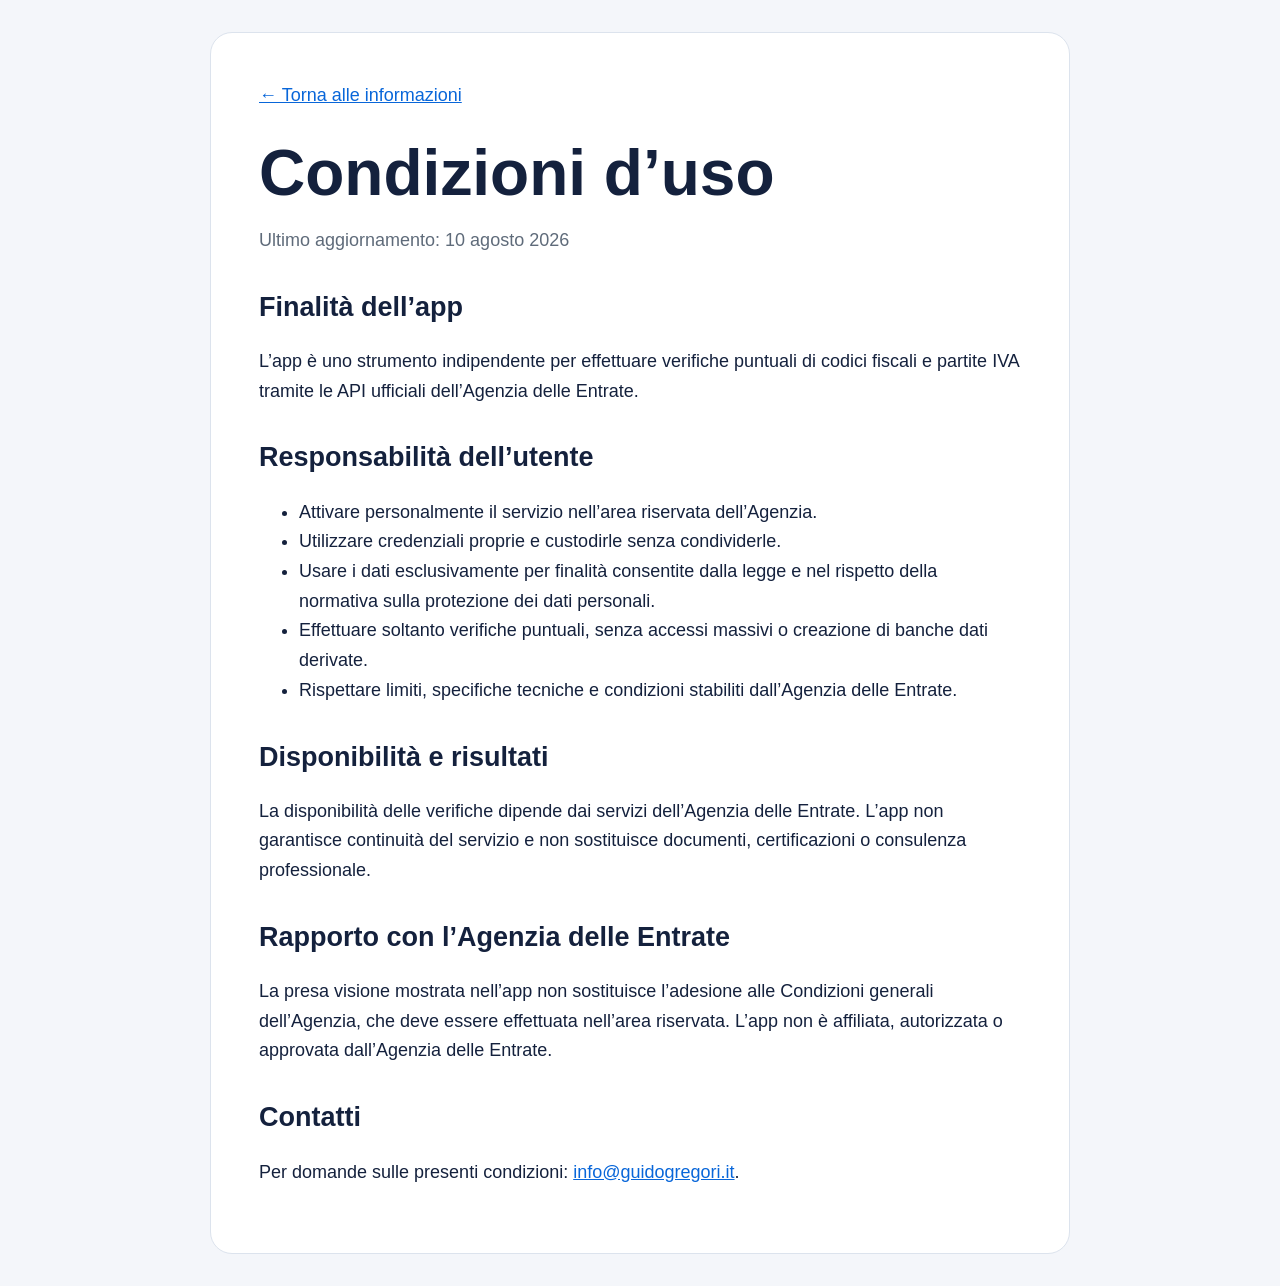
==== condizioni.html @ c51e1ac5 "Add App Store support pages" ====
<!doctype html>
<html lang="it">
<head>
  <meta charset="utf-8">
  <meta name="viewport" content="width=device-width, initial-scale=1">
  <meta name="description" content="Condizioni d’uso di Verifica CF e P. IVA.">
  <title>Condizioni d’uso - Verifica CF e P. IVA</title>
  <link rel="stylesheet" href="style.css">
</head>
<body>
  <main class="page document">
    <a class="back" href="index.html">← Torna alle informazioni</a>
    <h1>Condizioni d’uso</h1>
    <p class="meta">Ultimo aggiornamento: 10 agosto 2026</p>

    <h2>Finalità dell’app</h2>
    <p>L’app è uno strumento indipendente per effettuare verifiche puntuali di codici fiscali e partite IVA tramite le API ufficiali dell’Agenzia delle Entrate.</p>

    <h2>Responsabilità dell’utente</h2>
    <ul>
      <li>Attivare personalmente il servizio nell’area riservata dell’Agenzia.</li>
      <li>Utilizzare credenziali proprie e custodirle senza condividerle.</li>
      <li>Usare i dati esclusivamente per finalità consentite dalla legge e nel rispetto della normativa sulla protezione dei dati personali.</li>
      <li>Effettuare soltanto verifiche puntuali, senza accessi massivi o creazione di banche dati derivate.</li>
      <li>Rispettare limiti, specifiche tecniche e condizioni stabiliti dall’Agenzia delle Entrate.</li>
    </ul>

    <h2>Disponibilità e risultati</h2>
    <p>La disponibilità delle verifiche dipende dai servizi dell’Agenzia delle Entrate. L’app non garantisce continuità del servizio e non sostituisce documenti, certificazioni o consulenza professionale.</p>

    <h2>Rapporto con l’Agenzia delle Entrate</h2>
    <p>La presa visione mostrata nell’app non sostituisce l’adesione alle Condizioni generali dell’Agenzia, che deve essere effettuata nell’area riservata. L’app non è affiliata, autorizzata o approvata dall’Agenzia delle Entrate.</p>

    <h2>Contatti</h2>
    <p>Per domande sulle presenti condizioni: <a href="mailto:info@guidogregori.it">info@guidogregori.it</a>.</p>
  </main>
</body>
</html>
---- style.css ----
:root {
  color-scheme: light dark;
  --background: #f4f6fa;
  --surface: #ffffff;
  --text: #14213d;
  --muted: #5f6b7a;
  --accent: #0866d9;
  --border: #dce3ed;
}

@media (prefers-color-scheme: dark) {
  :root {
    --background: #0d1420;
    --surface: #151f2e;
    --text: #f2f6fc;
    --muted: #b4bfcc;
    --accent: #65a8ff;
    --border: #2c3a4e;
  }
}

* { box-sizing: border-box; }

body {
  margin: 0;
  background: var(--background);
  color: var(--text);
  font-family: -apple-system, BlinkMacSystemFont, "Segoe UI", sans-serif;
  font-size: 18px;
  line-height: 1.65;
}

a { color: var(--accent); }
a:focus-visible { outline: 3px solid var(--accent); outline-offset: 4px; }

.page {
  width: min(860px, calc(100% - 32px));
  margin: 0 auto;
  padding: 64px 0 48px;
}

.hero { padding: 24px 0 32px; }
.eyebrow { margin: 0; color: var(--accent); font-weight: 700; }
h1 { margin: 8px 0 12px; font-size: clamp(2.2rem, 7vw, 4rem); line-height: 1.08; }
h2 { margin-top: 2.2rem; line-height: 1.25; }
.lead { margin: 0; color: var(--muted); font-size: 1.2rem; }
.meta { color: var(--muted); }

.notice {
  margin: 24px 0;
  padding: 18px 20px;
  background: var(--surface);
  border: 1px solid var(--border);
  border-left: 5px solid var(--accent);
  border-radius: 14px;
}

.cards {
  display: grid;
  grid-template-columns: repeat(auto-fit, minmax(220px, 1fr));
  gap: 16px;
  margin: 32px 0 56px;
}

.card {
  display: flex;
  min-height: 150px;
  flex-direction: column;
  justify-content: space-between;
  padding: 22px;
  color: var(--text);
  background: var(--surface);
  border: 1px solid var(--border);
  border-radius: 18px;
  text-decoration: none;
}

.card:hover { border-color: var(--accent); transform: translateY(-2px); }
.card span { color: var(--accent); font-size: 1.25rem; font-weight: 750; }
.card small { color: var(--muted); font-size: .95rem; }

.document {
  background: var(--surface);
  margin-top: 32px;
  margin-bottom: 32px;
  padding: 48px;
  border: 1px solid var(--border);
  border-radius: 22px;
}

.back { display: inline-block; margin-bottom: 20px; }
dt { margin-top: 1.2rem; font-weight: 750; }
dd { margin-left: 0; color: var(--muted); }
footer { color: var(--muted); border-top: 1px solid var(--border); padding-top: 24px; }

@media (max-width: 600px) {
  body { font-size: 17px; }
  .page { padding-top: 28px; }
  .document { width: 100%; margin: 0; padding: 28px 20px; border: 0; border-radius: 0; }
}
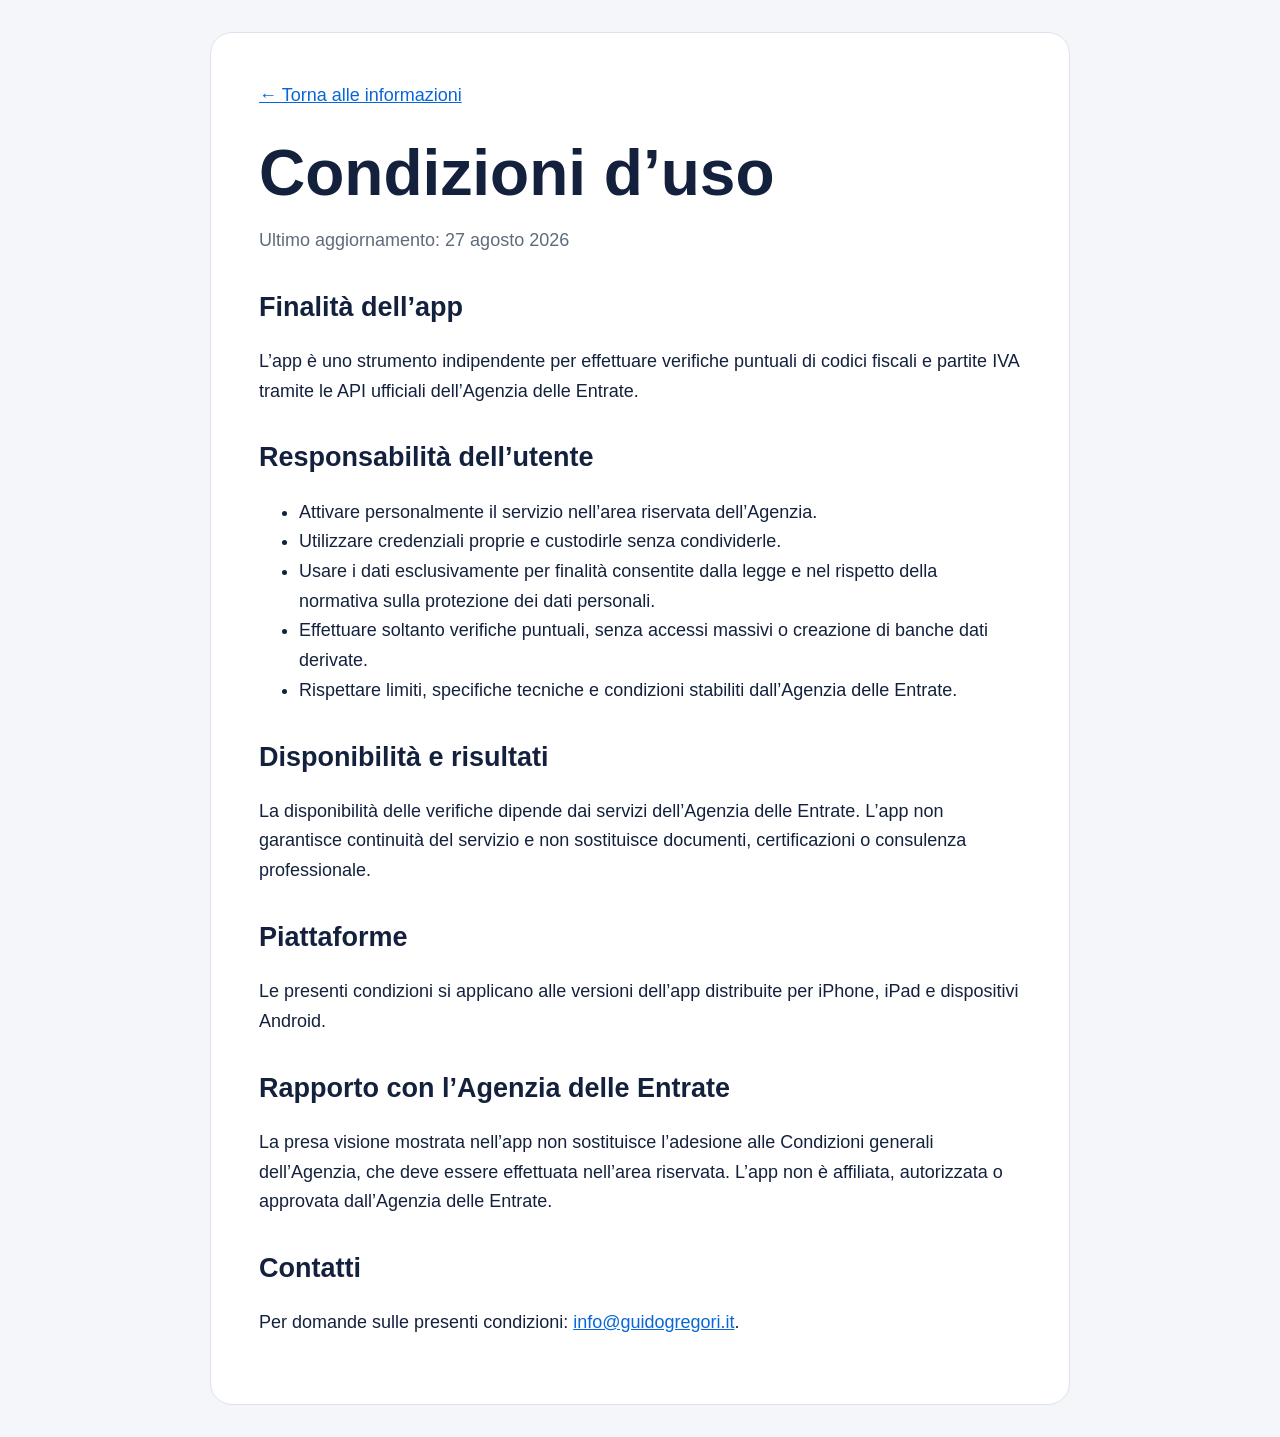
==== commit d95e2dca: "Support iOS and Android apps" ====
--- a/condizioni.html
+++ b/condizioni.html
@@ -11,7 +11,7 @@
   <main class="page document">
     <a class="back" href="index.html">← Torna alle informazioni</a>
     <h1>Condizioni d’uso</h1>
-    <p class="meta">Ultimo aggiornamento: 10 agosto 2026</p>
+    <p class="meta">Ultimo aggiornamento: 27 agosto 2026</p>
 
     <h2>Finalità dell’app</h2>
     <p>L’app è uno strumento indipendente per effettuare verifiche puntuali di codici fiscali e partite IVA tramite le API ufficiali dell’Agenzia delle Entrate.</p>
@@ -28,6 +28,9 @@
     <h2>Disponibilità e risultati</h2>
     <p>La disponibilità delle verifiche dipende dai servizi dell’Agenzia delle Entrate. L’app non garantisce continuità del servizio e non sostituisce documenti, certificazioni o consulenza professionale.</p>
 
+    <h2>Piattaforme</h2>
+    <p>Le presenti condizioni si applicano alle versioni dell’app distribuite per iPhone, iPad e dispositivi Android.</p>
+
     <h2>Rapporto con l’Agenzia delle Entrate</h2>
     <p>La presa visione mostrata nell’app non sostituisce l’adesione alle Condizioni generali dell’Agenzia, che deve essere effettuata nell’area riservata. L’app non è affiliata, autorizzata o approvata dall’Agenzia delle Entrate.</p>
 
--- a/style.css
+++ b/style.css
@@ -55,6 +55,22 @@
   border-radius: 14px;
 }
 
+.platforms {
+  display: flex;
+  flex-wrap: wrap;
+  gap: 10px;
+  margin: 24px 0;
+}
+
+.platforms span {
+  padding: 8px 14px;
+  color: var(--accent);
+  background: var(--surface);
+  border: 1px solid var(--border);
+  border-radius: 999px;
+  font-weight: 700;
+}
+
 .cards {
   display: grid;
   grid-template-columns: repeat(auto-fit, minmax(220px, 1fr));
